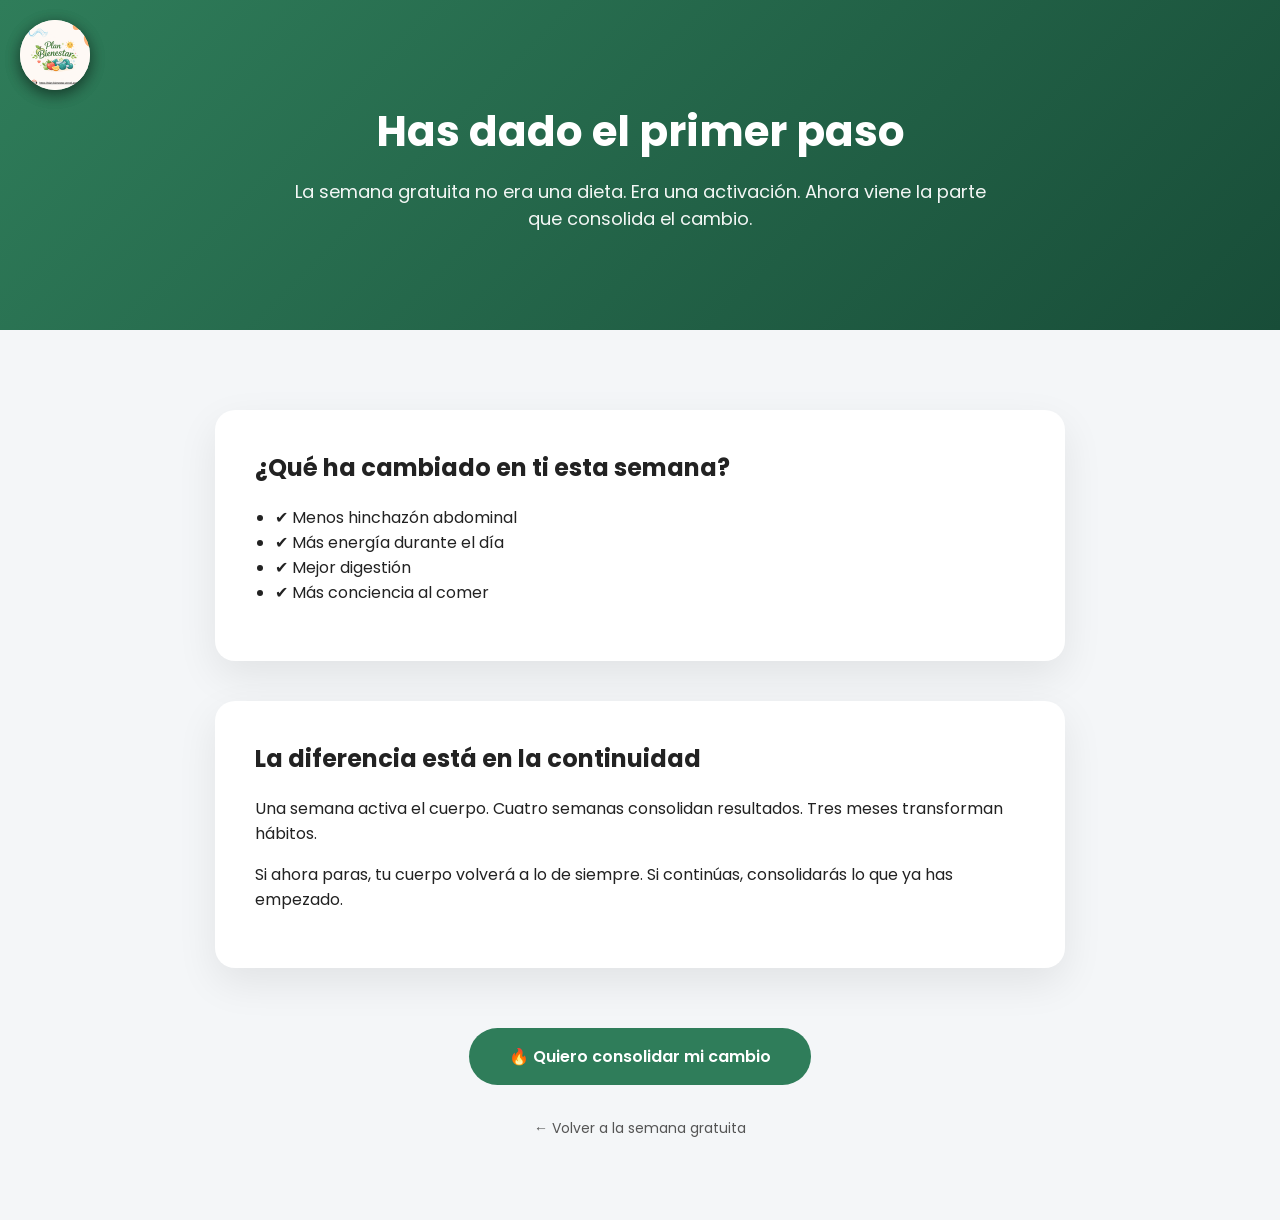
==== continuar.html @ 1e6a0c64 "Add files via upload" ====
<!DOCTYPE html>
<html lang="es">
<head>
<meta charset="UTF-8">
<meta name="viewport" content="width=device-width, initial-scale=1.0">
<title>Continuar tu transformación</title>
<link href="https://fonts.googleapis.com/css2?family=Poppins:wght@400;600;800&display=swap" rel="stylesheet">
<link rel="icon" type="image/png" href="logo.png">
<img src="logo.png" alt="Logo" class="logo-esquina">

<style>

body{
  margin:0;
  font-family:'Poppins',sans-serif;
  background:#f4f6f8;
  color:#222;
}

/* LOGO */
.logo-esquina {
  position: fixed;
  top: 20px;
  left: 20px;
  width: 70px;
  height: 70px;
  border-radius: 50%;
  object-fit: cover;
  box-shadow: 0 4px 15px rgba(0,0,0,0.3);
  z-index: 1000;
}

/* HERO */
.hero{
  background:linear-gradient(135deg,#2f7d5a,#184d38);
  color:white;
  padding:100px 20px 80px 20px;
  text-align:center;
}

.hero h1{
  margin:0;
  font-size:42px;
}

.hero p{
  margin-top:15px;
  font-size:18px;
  opacity:0.95;
  max-width:700px;
  margin-left:auto;
  margin-right:auto;
}

/* CONTENIDO */
.contenido{
  max-width:850px;
  margin:80px auto;
  padding:0 20px;
}

.bloque{
  background:white;
  padding:40px;
  border-radius:20px;
  box-shadow:0 15px 40px rgba(0,0,0,0.08);
  margin-bottom:40px;
}

.bloque h2{
  margin-top:0;
}

ul{
  padding-left:20px;
}

.cta{
  text-align:center;
  margin-top:60px;
}

.btn-continuar{
  display:inline-block;
  padding:16px 40px;
  border-radius:50px;
  text-decoration:none;
  font-weight:600;
  background:#2f7d5a;
  color:white;
  transition:0.3s;
}

.btn-continuar:hover{
  opacity:0.85;
}

.volver{
  text-align:center;
  margin-top:30px;
}

.volver a{
  text-decoration:none;
  color:#555;
  font-size:14px;
}

</style>
</head>

<body>

<img src="../logo.png" alt="Logo" class="logo-esquina">

<section class="hero">
  <h1>Has dado el primer paso</h1>
  <p>La semana gratuita no era una dieta. Era una activación.  
  Ahora viene la parte que consolida el cambio.</p>
</section>

<div class="contenido">

<div class="bloque">
<h2>¿Qué ha cambiado en ti esta semana?</h2>
<ul>
<li>✔ Menos hinchazón abdominal</li>
<li>✔ Más energía durante el día</li>
<li>✔ Mejor digestión</li>
<li>✔ Más conciencia al comer</li>
</ul>
</div>

<div class="bloque">
<h2>La diferencia está en la continuidad</h2>
<p>
Una semana activa el cuerpo.  
Cuatro semanas consolidan resultados.  
Tres meses transforman hábitos.
</p>

<p>
Si ahora paras, tu cuerpo volverá a lo de siempre.  
Si continúas, consolidarás lo que ya has empezado.
</p>
</div>

<div class="cta">
<a href="paquetes.html" class="btn-continuar">
🔥 Quiero consolidar mi cambio
</a>
</div>

<div class="volver">
<a href="index-activacion.html">← Volver a la semana gratuita</a>
</div>

</div>

</body>
</html>
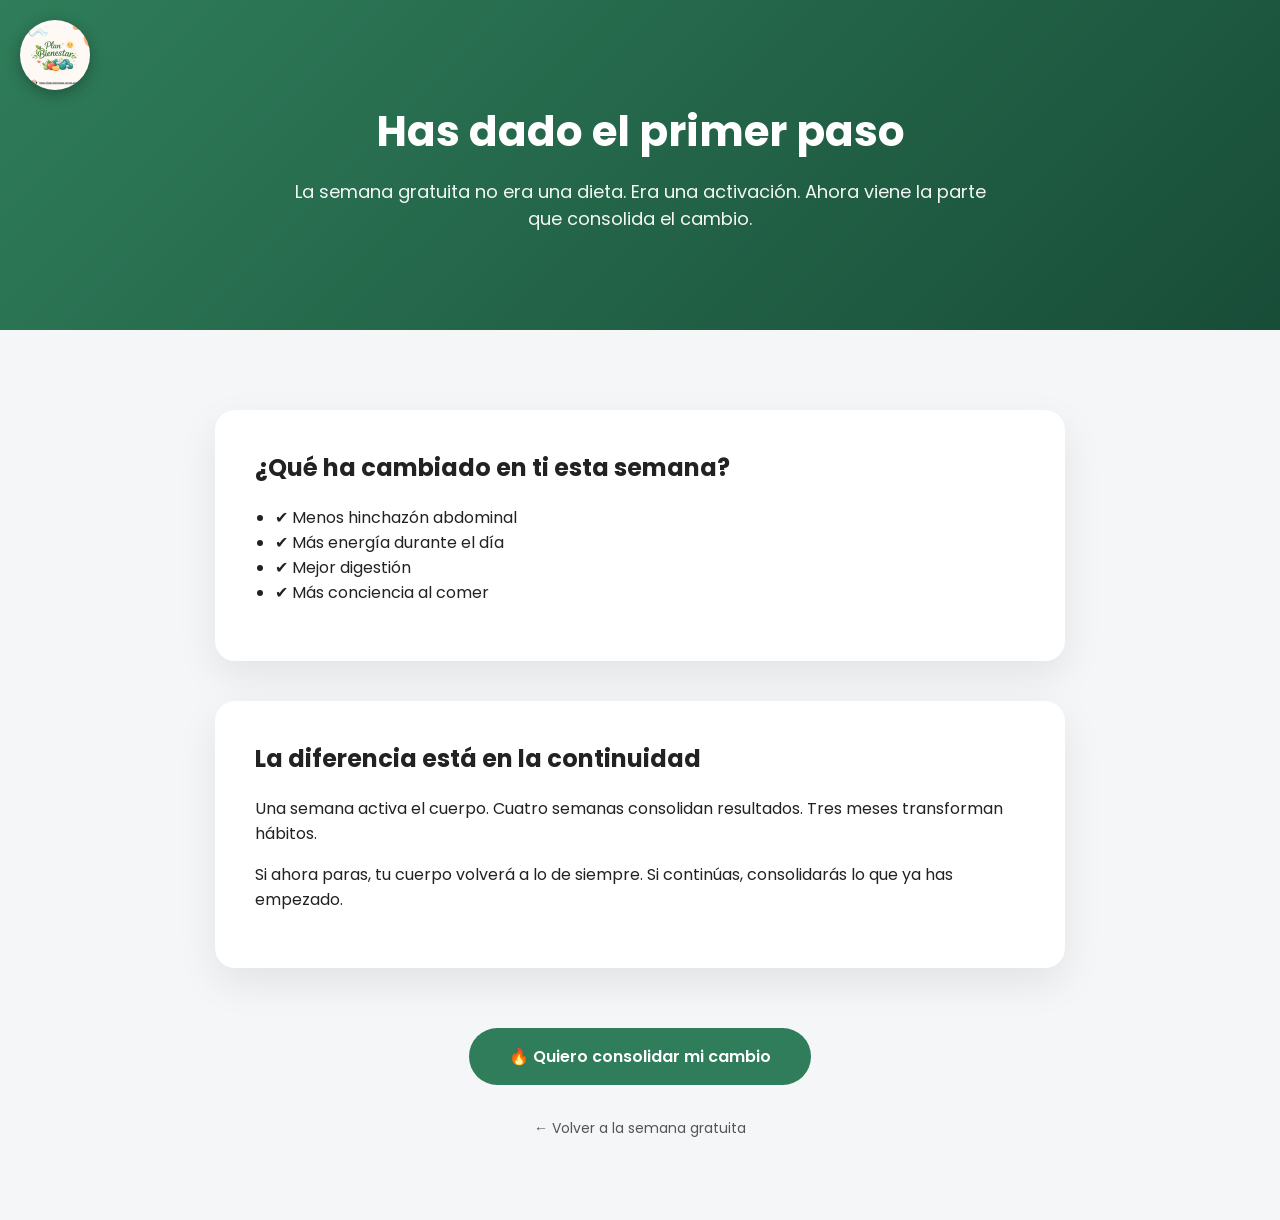
==== commit 81d90237: "Refactor continuar.html with new styles and structure Updated HTML structure and styles for the page" ====
--- a/continuar.html
+++ b/continuar.html
@@ -5,8 +5,11 @@
 <meta name="viewport" content="width=device-width, initial-scale=1.0">
 <title>Continuar tu transformación</title>
 <link href="https://fonts.googleapis.com/css2?family=Poppins:wght@400;600;800&display=swap" rel="stylesheet">
-<link rel="icon" type="image/png" href="logo.png">
-<img src="logo.png" alt="Logo" class="logo-esquina">
+  
+<link rel="icon" type="image/png" href="./logo.png">
+<link rel="apple-touch-icon" href="./logo.png">
+<meta name="theme-color" content="#141E30">
+
 
 <style>
 
@@ -158,4 +161,5 @@
 </div>
 
 </body>
-</html>+</html>
+
